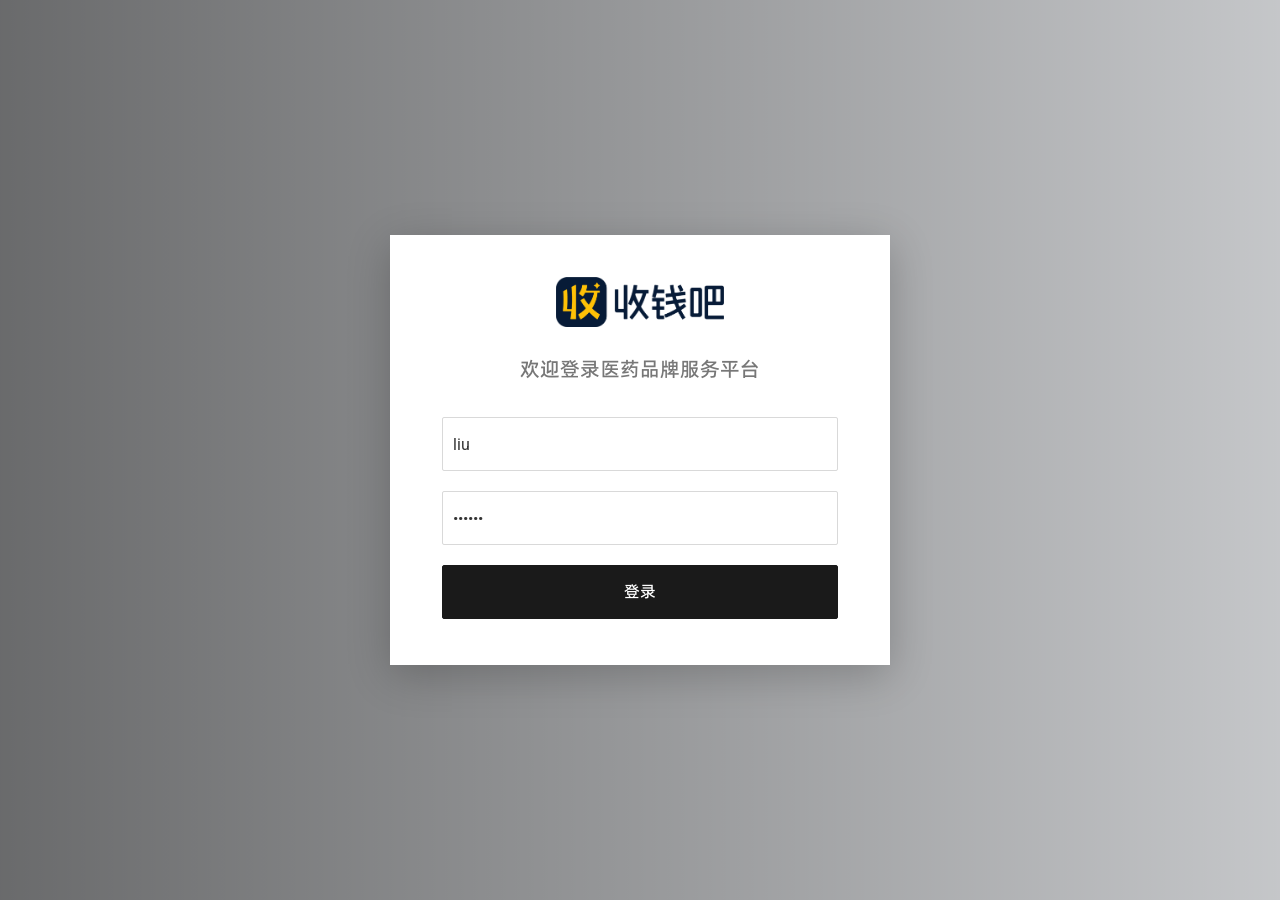
==== index.html @ eb9c748e "Add meta platform prototype" ====
<!doctype html>
<html lang="zh-CN">
  <head>
    <meta charset="utf-8" />
    <meta name="viewport" content="width=device-width, initial-scale=1" />
    <title>倍赞医药品牌服务平台</title>
    <link rel="stylesheet" href="./styles.css" />
  </head>
  <body>
    <div id="app"></div>
    <div id="modal-root"></div>
    <div id="toast-root"></div>
    <script src="./app.js"></script>
  </body>
</html>
---- styles.css ----
@font-face {
  font-family: "SQB Alibaba PuHuiTi";
  src: url("./assets/fonts/alibaba-puhuiti-3/AlibabaPuHuiTi-3-45-Light.otf") format("opentype");
  font-weight: 300;
  font-style: normal;
  font-display: swap;
}

@font-face {
  font-family: "SQB Alibaba PuHuiTi";
  src: url("./assets/fonts/alibaba-puhuiti-3/AlibabaPuHuiTi-3-55-Regular.otf") format("opentype");
  font-weight: 400;
  font-style: normal;
  font-display: swap;
}

@font-face {
  font-family: "SQB Alibaba PuHuiTi";
  src: url("./assets/fonts/alibaba-puhuiti-3/AlibabaPuHuiTi-3-65-Medium.otf") format("opentype");
  font-weight: 500;
  font-style: normal;
  font-display: swap;
}

@font-face {
  font-family: "SQB Alibaba PuHuiTi";
  src: url("./assets/fonts/alibaba-puhuiti-3/AlibabaPuHuiTi-3-75-SemiBold.otf") format("opentype");
  font-weight: 600;
  font-style: normal;
  font-display: swap;
}

@font-face {
  font-family: "SQB Alibaba PuHuiTi";
  src: url("./assets/fonts/alibaba-puhuiti-3/AlibabaPuHuiTi-3-85-Bold.otf") format("opentype");
  font-weight: 700;
  font-style: normal;
  font-display: swap;
}

@font-face {
  font-family: "SQB Alibaba PuHuiTi";
  src: url("./assets/fonts/alibaba-puhuiti-3/AlibabaPuHuiTi-3-95-ExtraBold.otf") format("opentype");
  font-weight: 800;
  font-style: normal;
  font-display: swap;
}

@font-face {
  font-family: "SQB Roboto";
  src: url("./assets/fonts/roboto/Roboto-Light.ttf") format("truetype");
  font-weight: 300;
  font-style: normal;
  font-display: swap;
}

@font-face {
  font-family: "SQB Roboto";
  src: url("./assets/fonts/roboto/Roboto-Regular.ttf") format("truetype");
  font-weight: 400;
  font-style: normal;
  font-display: swap;
}

@font-face {
  font-family: "SQB Roboto";
  src: url("./assets/fonts/roboto/Roboto-Medium.ttf") format("truetype");
  font-weight: 500;
  font-style: normal;
  font-display: swap;
}

@font-face {
  font-family: "SQB Roboto";
  src: url("./assets/fonts/roboto/Roboto-Bold.ttf") format("truetype");
  font-weight: 700;
  font-style: normal;
  font-display: swap;
}

@font-face {
  font-family: "SQB Google Sans Flex";
  src: url("./assets/fonts/google-sans-flex/GoogleSansFlex-Variable.ttf") format("truetype");
  font-weight: 100 900;
  font-style: normal;
  font-display: swap;
}

:root {
  --primary: #ffb300;
  --primary-hover: #ffc107;
  --header: #1a1a1a;
  --sidebar: #f5f5f5;
  --body: #f0f2f5;
  --page: #ffffff;
  --border: #e8e8e8;
  --text: #333333;
  --muted: #999999;
  --link: #1890ff;
  --success: #52c41a;
  --danger: #f5222d;
  --warning: #faad14;
  --font-cn: "SQB Alibaba PuHuiTi";
  --font-en-product: "SQB Roboto";
  --font-en-brand: "SQB Google Sans Flex";
  --font-product: var(--font-en-product), var(--font-cn), Arial, "Microsoft YaHei", sans-serif;
  --font-brand-display: var(--font-en-brand), var(--font-cn), Arial, sans-serif;
}

* {
  box-sizing: border-box;
}

body {
  margin: 0;
  font-family: var(--font-product);
  color: var(--text);
  background: var(--body);
  font-size: 14px;
  line-height: 1.5;
  letter-spacing: 0;
  overflow: hidden;
}

button,
input,
select,
textarea {
  font: inherit;
}

button {
  cursor: pointer;
}

.login-page {
  min-height: 100vh;
  display: flex;
  align-items: center;
  justify-content: center;
  padding: 48px;
  background:
    linear-gradient(90deg, rgba(0, 0, 0, 0.56), rgba(0, 0, 0, 0.18)),
    url("https://images.unsplash.com/photo-1576602976047-174e57a47881?auto=format&fit=crop&w=2200&q=85") center / cover no-repeat;
}

.login-card {
  width: 500px;
  background: #fff;
  padding: 42px 52px 46px;
  box-shadow: 0 10px 40px rgba(0, 0, 0, 0.22);
}

.brand-block {
  display: flex;
  align-items: center;
  justify-content: center;
  gap: 12px;
  margin-bottom: 28px;
}

.brand-logo {
  display: block;
  height: auto;
  object-fit: contain;
}

.login-logo {
  width: 168px;
}

.topbar-logo {
  width: 118px;
}

.login-title {
  text-align: center;
  color: #777;
  font-size: 20px;
  margin: 0 0 34px;
  font-weight: 500;
  line-height: 1.4;
}

.login-form {
  display: grid;
  gap: 20px;
}

.login-form input {
  width: 100%;
  height: 36px;
  border: 1px solid #d9d9d9;
  background: #fff;
  color: var(--text);
  padding: 0 10px;
  border-radius: 2px;
  outline: none;
}

.login-form input {
  height: 54px;
  font-size: 16px;
}

.form-control {
  width: 100%;
  height: 34px;
  border: 0;
  border-bottom: 1px solid #d6d6d6;
  border-radius: 0;
  background: transparent;
  color: var(--text);
  padding: 0 2px;
  outline: none;
}

.date-range-control {
  padding-right: 28px;
  background-image: linear-gradient(45deg, transparent 50%, #777 50%), linear-gradient(135deg, #777 50%, transparent 50%);
  background-position: calc(100% - 14px) 15px, calc(100% - 9px) 15px;
  background-size: 5px 5px, 5px 5px;
  background-repeat: no-repeat;
}

.form-control:disabled {
  color: #333;
  background: #fafafa;
  border-bottom-color: #e5e5e5;
  cursor: not-allowed;
}

.login-form input:focus,
.form-control:focus,
textarea.form-control:focus {
  border-color: var(--primary);
  box-shadow: none;
}

.btn:focus-visible,
.icon-btn:focus-visible,
.side-main:focus-visible,
.side-child:focus-visible,
.form-control:focus-visible {
  outline: 2px solid rgba(24, 144, 255, 0.35);
  outline-offset: 2px;
}

.app {
  height: 100vh;
  padding-top: 64px;
  overflow: hidden;
}

.topbar {
  position: fixed;
  top: 0;
  left: 0;
  right: 0;
  z-index: 100;
  height: 64px;
  background: var(--header);
  color: #fff;
  display: flex;
  align-items: center;
  justify-content: space-between;
  padding: 0 30px;
  gap: 36px;
}

.topbar-left {
  display: flex;
  align-items: center;
  gap: 10px;
  flex: 0 0 auto;
}

.topnav {
  height: 100%;
  display: flex;
  align-items: stretch;
  gap: 18px;
  flex: 1 1 auto;
  min-width: 0;
  overflow-x: auto;
}

.topnav-item {
  position: relative;
  border: 0;
  background: transparent;
  color: #fff;
  padding: 0 8px;
  min-width: max-content;
  font-weight: 600;
}

.topnav-item:hover {
  color: var(--primary-hover);
}

.topnav-item.active::after {
  content: "";
  position: absolute;
  left: 8px;
  right: 8px;
  bottom: 14px;
  height: 3px;
  background: var(--primary);
}

.topbar-right {
  display: flex;
  align-items: center;
  gap: 16px;
  position: relative;
  flex: 0 0 auto;
}

.user-trigger {
  color: #fff;
  background: transparent;
  border: 0;
  padding: 8px 0;
  font-weight: 600;
}

.user-popover {
  position: absolute;
  right: 0;
  top: 48px;
  width: 148px;
  background: #fff;
  border: 1px solid var(--border);
  box-shadow: 0 8px 24px rgba(0, 0, 0, 0.16);
  z-index: 10;
}

.user-popover button {
  width: 100%;
  background: #fff;
  border: 0;
  text-align: left;
  padding: 12px 16px;
  color: var(--text);
}

.user-popover button:hover {
  background: #f7f7f7;
}

.main-shell {
  display: grid;
  grid-template-columns: 224px minmax(0, 1fr);
  height: calc(100vh - 64px);
  min-height: 0;
  overflow: hidden;
}

.sidebar {
  background: #fff;
  border-right: 0;
  padding: 14px 12px;
  min-height: 0;
  overflow-y: auto;
}

.side-section {
  border-bottom: 0;
  padding-bottom: 10px;
}

.side-main {
  position: relative;
  width: 100%;
  min-height: 42px;
  border: 0;
  background: transparent;
  display: flex;
  align-items: center;
  justify-content: space-between;
  text-align: left;
  padding: 0 16px;
  color: #222;
  font-weight: 600;
  cursor: pointer;
}

.side-main:hover,
.side-child:hover {
  background: #f5f5f5;
}

.side-child.active {
  background: #e9e9e9;
}

.side-child.active::before {
  content: "";
  position: absolute;
  left: 0;
  top: 0;
  bottom: 0;
  width: 4px;
  background: var(--header);
}

.side-main.active {
  background: #e9e9e9;
}

.side-main.active::before {
  content: "";
  position: absolute;
  left: 0;
  top: 0;
  bottom: 0;
  width: 4px;
  background: var(--header);
}

.side-main.open {
  color: #111;
  background: transparent;
}

.side-main.open::before {
  display: none;
}

.side-children {
  padding: 4px 0 8px;
}

.side-children.collapsed {
  display: none;
}

.side-caret {
  color: #999;
  font-size: 13px;
  line-height: 1;
  transition: transform 0.16s ease;
}

.side-caret.collapsed {
  transform: rotate(180deg);
}

.side-child {
  position: relative;
  width: 100%;
  min-height: 42px;
  border: 0;
  background: transparent;
  text-align: left;
  padding: 0 12px 0 30px;
  color: #5f5f5f;
  font-size: 14px;
  cursor: pointer;
}

.content-wrap {
  padding: 24px 24px 28px;
  min-width: 0;
  min-height: 0;
  overflow-y: auto;
}

.breadcrumb {
  min-height: 32px;
  display: flex;
  align-items: center;
  gap: 8px;
  color: #777;
  font-size: 13px;
  margin: 0 0 8px;
}

.breadcrumb strong {
  color: #111;
}

.breadcrumb-link {
  border: 0;
  background: transparent;
  padding: 0;
  color: #666;
  font: inherit;
  cursor: pointer;
}

.breadcrumb-link:hover {
  color: #111;
}

.breadcrumb-separator {
  color: #bbb;
}

.page-card {
  background: var(--page);
  min-height: calc(100vh - 126px);
  padding: 28px 28px 34px;
}

.page-title {
  margin: 0 0 28px;
  font-size: 16px;
  font-weight: 700;
  color: #000;
}

.sectioned-card {
  background: var(--body);
  padding: 0 0 34px;
}

.sectioned-card .page-title {
  margin: 0;
  padding: 28px 28px 0;
  background: #fff;
}

.subtle {
  color: var(--muted);
  font-size: 12px;
}

.filter-panel {
  border-bottom: 1px dashed var(--border);
  padding-bottom: 26px;
  margin-bottom: 26px;
}

.filter-grid {
  display: grid;
  grid-template-columns: repeat(4, minmax(180px, 1fr));
  gap: 24px 32px;
  align-items: end;
}

.filter-grid.cols-3 {
  grid-template-columns: repeat(3, minmax(180px, 1fr));
}

.field label {
  display: block;
  margin-bottom: 5px;
  color: #999;
  font-size: 13px;
  font-weight: 400;
}

.field.inline {
  display: flex;
  align-items: center;
  gap: 8px;
}

.field.error .form-control {
  border-color: var(--danger);
}

.field-error {
  margin-top: 6px;
  color: var(--danger);
  font-size: 12px;
  line-height: 1.4;
}

.actions {
  display: flex;
  justify-content: flex-end;
  gap: 8px;
  align-items: center;
  min-height: 42px;
  grid-column: 1 / -1;
}

.actions.inline-actions {
  grid-column: auto;
  justify-content: flex-end;
}

.btn {
  height: 36px;
  padding: 0 18px;
  border: 1px solid #d9d9d9;
  background: #fff;
  color: var(--text);
  border-radius: 2px;
  font-weight: 500;
  cursor: pointer;
  transition: background 0.16s ease, border-color 0.16s ease, color 0.16s ease;
}

.btn:hover {
  border-color: #999;
}

.btn.primary {
  background: var(--header);
  border-color: var(--header);
  color: #fff;
}

.btn.primary:hover {
  background: #333;
}

.btn.link {
  height: auto;
  padding: 0;
  border: 0;
  color: var(--link);
  background: transparent;
  font-weight: 400;
}

.btn.text {
  height: auto;
  padding: 0 10px;
  border: 0;
  background: transparent;
  color: #666;
  font-weight: 400;
}

.btn.text:hover {
  color: #111;
  background: transparent;
}

.btn.danger,
.link-danger {
  color: var(--danger);
}

.btn.small {
  height: 30px;
  padding: 0 10px;
  font-size: 13px;
}

.toolbar {
  display: flex;
  justify-content: flex-end;
  gap: 12px;
  margin: 0 0 22px;
  align-items: center;
}

.toolbar.left {
  justify-content: flex-start;
}

.toolbar .subtle {
  margin-right: auto;
}

.icon-btn {
  width: 32px;
  height: 32px;
  border: 1px solid #d9d9d9;
  background: #fff;
  color: #333;
  font-size: 16px;
  cursor: pointer;
}

.icon-btn:hover {
  border-color: #999;
  background: #fafafa;
}

.sectioned-page {
  margin: 0;
  padding: 0 0 34px;
  background: var(--body);
}

.sectioned-page .filter-panel {
  margin: 0 0 24px;
  padding: 26px 28px;
  border-bottom: 0;
  background: #fff;
}

.sectioned-page .filter-panel .actions {
  align-items: center;
}

.sectioned-page .filter-panel .actions .subtle {
  margin-right: auto;
}

.sectioned-page .result-section {
  margin-top: 0;
  padding: 28px;
  border: 0;
  background: #fff;
}

.sectioned-page .result-section + .result-section {
  margin-top: 24px;
}

.sectioned-page .result-title {
  margin-bottom: 24px;
}

.result-section {
  margin-top: 24px;
  padding: 20px 22px 22px;
  border: 1px solid var(--border);
  background: #fff;
}

.result-section + .result-section {
  margin-top: 28px;
}

.result-title {
  margin: 0 0 18px;
  padding-left: 10px;
  border-left: 3px solid var(--header);
  color: #111;
  font-size: 15px;
  font-weight: 700;
}

.result-section th,
.result-section td {
  padding-left: 12px;
  padding-right: 12px;
}

.table-wrap {
  width: 100%;
  max-width: 100%;
  overflow: auto;
  overscroll-behavior-x: contain;
  scrollbar-gutter: stable;
}

table {
  width: 100%;
  border-collapse: collapse;
  min-width: 900px;
}

th,
td {
  border-bottom: 1px solid #e8e8e8;
  padding: 11px 8px 12px;
  text-align: left;
  white-space: nowrap;
  font-size: 13px;
  vertical-align: middle;
  font-variant-numeric: tabular-nums;
}

th {
  color: #666;
  font-weight: 700;
  background: #fff;
  border-bottom: 2px solid #222;
  padding-top: 0;
}

.data-table tbody tr:last-child td {
  border-bottom-color: #d9d9d9;
}

.amount-cell {
  text-align: right;
}

.action-cell {
  position: sticky;
  right: 0;
  z-index: 1;
  text-align: right;
  background: #fff;
  box-shadow: -10px 0 14px rgba(255, 255, 255, 0.9);
}

th.action-cell {
  z-index: 2;
}

tbody tr:hover td {
  background: #fafafa;
}

tbody tr:hover td.action-cell,
.drilldown-row td.action-cell {
  background: #fafafa;
}

.cell-text.ellipsis {
  display: inline-block;
  max-width: 168px;
  overflow: hidden;
  text-overflow: ellipsis;
  vertical-align: bottom;
}

.summary-result-table tbody td {
  background: #fafafa;
  color: #111;
  font-weight: 600;
}

.compact-table {
  min-width: 640px;
}

.drilldown-row td {
  background: #fafafa;
  padding: 14px 18px 18px;
}

.nested-table {
  min-width: 520px;
  background: #fff;
}

.nested-table th,
.nested-table td {
  border-bottom-color: #d6d6d6;
}

.nested-table th {
  padding-top: 10px;
}

.grouped-report-table {
  min-width: 1080px;
}

.grouped-report-table th,
.grouped-report-table td {
  text-align: center;
}

.grouped-report-table th {
  border-right: 1px solid #f0f0f0;
}

.grouped-report-table th:first-child,
.grouped-report-table td:first-child {
  text-align: left;
}

tbody tr:hover {
  background: #fafafa;
}

.table-actions {
  display: flex;
  gap: 10px;
}

.status {
  display: inline-flex;
  align-items: center;
  gap: 6px;
}

.status::before {
  content: "";
  width: 7px;
  height: 7px;
  border-radius: 50%;
  background: #999;
}

.status.success {
  color: var(--success);
}

.status.success::before {
  background: var(--success);
}

.status.warning {
  color: var(--warning);
}

.status.warning::before {
  background: var(--warning);
}

.status.danger {
  color: var(--danger);
}

.status.danger::before {
  background: var(--danger);
}

.amount.negative {
  color: var(--danger);
}

.amount,
.page-num,
.form-control {
  font-variant-numeric: tabular-nums;
}

.summary-bar {
  display: flex;
  align-items: center;
  justify-content: space-between;
  gap: 16px;
  padding-top: 20px;
  color: #333;
}

.summary-bar b {
  margin: 0 6px;
}

.detail-page {
  display: grid;
  gap: 28px;
  min-width: 0;
}

.detail-heading {
  display: flex;
  align-items: flex-start;
  justify-content: space-between;
  gap: 20px;
  padding-bottom: 22px;
  border-bottom: 1px solid var(--border);
}

.detail-heading h3 {
  margin: 6px 0 0;
  color: #111;
  font-size: 18px;
  font-weight: 600;
}

.detail-kicker {
  color: var(--muted);
  font-size: 12px;
}

.detail-actions {
  display: flex;
  justify-content: flex-end;
  gap: 10px;
  flex: 0 0 auto;
}

.detail-summary {
  display: grid;
  grid-template-columns: repeat(4, minmax(0, 1fr));
  gap: 20px 36px;
}

.detail-summary div {
  padding: 0;
}

.detail-summary span,
.detail-item span {
  display: block;
  color: var(--muted);
  font-size: 12px;
  margin-bottom: 8px;
}

.detail-summary strong,
.detail-item strong {
  color: #111;
  font-size: 15px;
  font-weight: 600;
  word-break: break-word;
}

.detail-block {
  padding-top: 2px;
  min-width: 0;
  max-width: 100%;
  overflow: hidden;
}

.detail-block .table-wrap {
  overflow-x: auto;
  overflow-y: hidden;
  padding-bottom: 6px;
}

.detail-block .data-table {
  width: max-content;
  min-width: max(1240px, 100%);
}

.detail-grid {
  display: grid;
  grid-template-columns: repeat(4, minmax(0, 1fr));
  gap: 20px 36px;
}

.detail-item {
  min-width: 0;
  padding-bottom: 0;
}

.pager {
  display: flex;
  align-items: center;
  gap: 8px;
}

.page-num {
  min-width: 32px;
  height: 32px;
  border: 1px solid #d9d9d9;
  background: #fff;
  border-radius: 3px;
}

.page-num.active {
  border-color: #2f54eb;
  color: #2f54eb;
}

.info-band {
  border: 0;
  padding: 22px 24px;
  background: #fff;
  margin-bottom: 18px;
}

.welcome-title {
  margin: 0 0 10px;
  font-size: 22px;
  font-weight: 600;
  color: #111;
}

.scope-grid {
  display: grid;
  gap: 12px;
  grid-template-columns: repeat(4, 1fr);
  margin-top: 18px;
}

.mini-card {
  border: 1px solid var(--border);
  padding: 16px;
  background: #fff;
}

.mini-card .label {
  color: var(--muted);
  font-size: 12px;
  margin-bottom: 8px;
}

.mini-card .value {
  color: #111;
  font-size: 18px;
  font-weight: 700;
}

.empty {
  display: grid;
  place-items: center;
  min-height: 220px;
  color: #777;
  text-align: center;
}

.modal-mask {
  position: fixed;
  inset: 0;
  background: rgba(0, 0, 0, 0.45);
  z-index: 50;
  display: flex;
  align-items: center;
  justify-content: center;
  padding: 24px;
}

.modal {
  width: min(920px, 92vw);
  max-height: 86vh;
  overflow: auto;
  background: #fff;
  box-shadow: 0 14px 44px rgba(0, 0, 0, 0.26);
}

.modal.small-modal {
  width: 520px;
}

.modal-header {
  display: flex;
  justify-content: space-between;
  align-items: center;
  padding: 18px 22px;
  border-bottom: 1px solid var(--border);
}

.modal-title {
  margin: 0;
  font-size: 16px;
  font-weight: 700;
}

.modal-body {
  padding: 20px 22px;
}

.modal-footer {
  padding: 14px 22px 20px;
  display: flex;
  justify-content: flex-end;
  gap: 10px;
}

.close-btn {
  border: 0;
  background: transparent;
  font-size: 20px;
  color: #777;
}

.detail-list {
  display: grid;
  grid-template-columns: 120px minmax(0, 1fr);
  gap: 14px 16px;
}

.detail-list dt {
  color: #777;
  text-align: right;
}

.detail-list dd {
  margin: 0;
}

.form-grid {
  display: grid;
  grid-template-columns: repeat(2, minmax(0, 1fr));
  gap: 14px 18px;
}

.form-grid .full {
  grid-column: 1 / -1;
}

textarea.form-control {
  height: 84px;
  padding: 8px 10px;
  resize: vertical;
}

.toast {
  position: fixed;
  right: 24px;
  top: 84px;
  z-index: 90;
  background: #fff;
  border-left: 4px solid var(--success);
  box-shadow: 0 8px 24px rgba(0, 0, 0, 0.18);
  padding: 12px 16px;
  min-width: 220px;
}

.toast.warn {
  border-left-color: var(--warning);
}

.toast.error {
  border-left-color: var(--danger);
}

.password-page {
  max-width: 760px;
  display: grid;
  gap: 30px;
}

.password-section {
  padding-top: 0;
}

.password-section-title {
  margin: 0 0 18px;
  padding-left: 10px;
  border-left: 3px solid var(--header);
  color: #111;
  font-size: 15px;
  font-weight: 700;
}

.password-account-grid {
  display: grid;
  grid-template-columns: repeat(2, minmax(0, 1fr));
  gap: 12px;
}

.password-account-item {
  border: 1px solid var(--border);
  background: #fafafa;
  padding: 14px 16px;
  min-height: 72px;
}

.password-account-item span {
  display: block;
  color: var(--muted);
  font-size: 12px;
  margin-bottom: 8px;
}

.password-account-item strong {
  display: block;
  color: #111;
  font-size: 15px;
  font-weight: 600;
}

.password-form {
  width: min(100%, 460px);
  display: grid;
  gap: 18px;
}

.password-form .form-control {
  height: 40px;
  border: 1px solid #d9d9d9;
  background: #fff;
  padding: 0 12px;
}

.password-actions {
  width: min(100%, 460px);
  display: flex;
  justify-content: flex-end;
  margin-top: 22px;
}

@media (max-width: 1180px) {
  .filter-grid,
  .filter-grid.cols-3,
  .scope-grid,
  .detail-summary,
  .detail-grid {
    grid-template-columns: repeat(2, minmax(0, 1fr));
  }
}

@media (max-width: 720px) {
  .login-card {
    width: 100%;
    padding: 32px 24px;
  }

  .main-shell {
    grid-template-columns: 1fr;
  }

  .sidebar {
    display: none;
  }

  .filter-grid,
  .filter-grid.cols-3,
  .scope-grid,
  .password-account-grid,
  .detail-summary,
  .detail-grid,
  .form-grid {
    grid-template-columns: 1fr;
  }

  .detail-heading {
    flex-direction: column;
  }

  .detail-actions {
    width: 100%;
    justify-content: flex-start;
  }
}
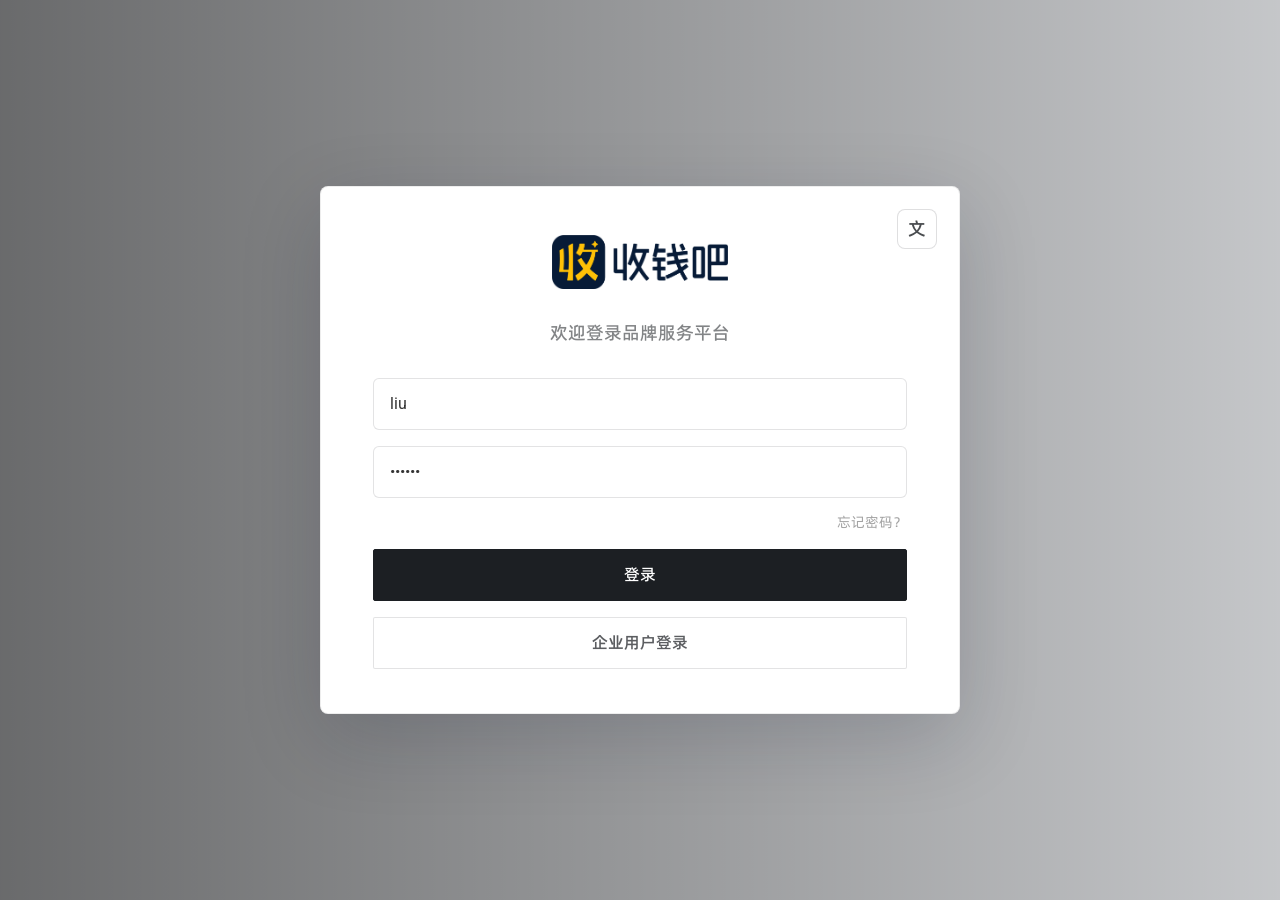
==== commit 742ae01d: "Load Guoda preview patch" ====
--- a/index.html
+++ b/index.html
@@ -3,7 +3,7 @@
   <head>
     <meta charset="utf-8" />
     <meta name="viewport" content="width=device-width, initial-scale=1" />
-    <title>倍赞医药品牌服务平台</title>
+    <title>倍赞品牌服务平台</title>
     <link rel="stylesheet" href="./styles.css" />
   </head>
   <body>
@@ -11,5 +11,6 @@
     <div id="modal-root"></div>
     <div id="toast-root"></div>
     <script src="./app.js"></script>
+    <script src="./guoda-patch.js"></script>
   </body>
 </html>
--- a/styles.css
+++ b/styles.css
@@ -145,10 +145,19 @@
 }
 
 .login-card {
-  width: 500px;
-  background: #fff;
-  padding: 42px 52px 46px;
-  box-shadow: 0 10px 40px rgba(0, 0, 0, 0.22);
+  position: relative;
+  width: min(640px, calc(100vw - 96px));
+  background: #fff;
+  border: 1px solid rgba(28, 31, 35, 0.08);
+  border-radius: 8px;
+  padding: 48px 52px 44px;
+  box-shadow: 0 24px 80px rgba(15, 23, 42, 0.18);
+}
+
+.enterprise-card {
+  width: min(600px, calc(100vw - 96px));
+  padding-top: 56px;
+  padding-bottom: 48px;
 }
 
 .brand-block {
@@ -156,7 +165,7 @@
   align-items: center;
   justify-content: center;
   gap: 12px;
-  margin-bottom: 28px;
+  margin-bottom: 30px;
 }
 
 .brand-logo {
@@ -166,7 +175,7 @@
 }
 
 .login-logo {
-  width: 168px;
+  width: 176px;
 }
 
 .topbar-logo {
@@ -175,32 +184,136 @@
 
 .login-title {
   text-align: center;
-  color: #777;
-  font-size: 20px;
-  margin: 0 0 34px;
+  color: rgba(28, 31, 35, 0.55);
+  font-size: 18px;
+  margin: 0 0 32px;
   font-weight: 500;
-  line-height: 1.4;
+  line-height: 1.5;
+}
+
+.login-title-strong {
+  margin: 0;
+  color: #20232d;
+  text-align: center;
+  font-size: 36px;
+  font-weight: 700;
+  line-height: 1.35;
+}
+
+.login-subtitle {
+  margin: 12px 0 0;
+  color: rgba(28, 31, 35, 0.4);
+  text-align: center;
+  font-size: 18px;
+  font-weight: 500;
+}
+
+.login-heading-block {
+  margin-bottom: 36px;
 }
 
 .login-form {
   display: grid;
-  gap: 20px;
+  gap: 16px;
 }
 
 .login-form input {
   width: 100%;
-  height: 36px;
-  border: 1px solid #d9d9d9;
+  min-height: 52px;
+  border: 1px solid rgba(28, 31, 35, 0.12);
   background: #fff;
   color: var(--text);
-  padding: 0 10px;
-  border-radius: 2px;
+  padding: 0 16px;
+  border-radius: 6px;
   outline: none;
+  transition: border-color 0.16s ease, box-shadow 0.16s ease, background 0.16s ease;
 }
 
 .login-form input {
-  height: 54px;
   font-size: 16px;
+  line-height: 1.5;
+}
+
+.login-form input::placeholder {
+  color: rgba(28, 31, 35, 0.35);
+}
+
+.login-links {
+  display: flex;
+  justify-content: flex-end;
+  margin-top: -2px;
+}
+
+.login-submit {
+  width: 100%;
+  min-height: 52px;
+  font-size: 16px;
+  font-weight: 700;
+  border-radius: 6px;
+}
+
+.login-helper {
+  margin-top: 2px;
+  color: rgba(28, 31, 35, 0.45);
+  font-size: 14px;
+  line-height: 1.5;
+}
+
+.login-lang {
+  position: absolute;
+  top: 22px;
+  right: 22px;
+  width: 40px;
+  height: 40px;
+  border: 1px solid rgba(28, 31, 35, 0.14);
+  border-radius: 8px;
+  background: #fff;
+  color: rgba(28, 31, 35, 0.8);
+  font-size: 18px;
+  font-weight: 600;
+  line-height: 1;
+}
+
+.login-lang:hover {
+  border-color: rgba(28, 31, 35, 0.24);
+  background: #f8f9fa;
+}
+
+.enterprise-form {
+  gap: 18px;
+}
+
+.customer-entry {
+  display: grid;
+  justify-items: center;
+  gap: 20px;
+}
+
+.customer-brand-badge {
+  display: inline-flex;
+  align-items: center;
+  justify-content: center;
+  min-width: 200px;
+  height: 84px;
+  padding: 0 28px;
+  border-radius: 8px;
+  background: linear-gradient(135deg, #f4eadf, #efe0cf);
+  color: #1f2c3d;
+  font-size: 24px;
+  font-weight: 700;
+  letter-spacing: 1px;
+}
+
+.customer-entry-name {
+  color: rgba(28, 31, 35, 0.62);
+  font-size: 15px;
+  line-height: 1.5;
+}
+
+.customer-entry-code {
+  margin-top: -8px;
+  color: rgba(28, 31, 35, 0.38);
+  font-size: 14px;
 }
 
 .form-control {
@@ -233,8 +346,8 @@
 .login-form input:focus,
 .form-control:focus,
 textarea.form-control:focus {
-  border-color: var(--primary);
-  box-shadow: none;
+  border-color: #0064fa;
+  box-shadow: 0 0 0 3px rgba(0, 100, 250, 0.12);
 }
 
 .btn:focus-visible,
@@ -355,6 +468,10 @@
   height: calc(100vh - 64px);
   min-height: 0;
   overflow: hidden;
+}
+
+.main-shell.no-sidebar {
+  grid-template-columns: minmax(0, 1fr);
 }
 
 .sidebar {
@@ -516,6 +633,12 @@
   padding: 0 0 34px;
 }
 
+.home-card {
+  background: transparent;
+  min-height: auto;
+  padding: 0;
+}
+
 .sectioned-card .page-title {
   margin: 0;
   padding: 28px 28px 0;
@@ -607,6 +730,52 @@
 
 .btn.primary:hover {
   background: #333;
+}
+
+.btn.ghost {
+  border-color: #d9d9d9;
+  background: #fff;
+  color: #7d7d7d;
+  font-weight: 600;
+}
+
+.btn.ghost:hover {
+  border-color: #c7c7c7;
+  background: #fafafa;
+  color: #5f5f5f;
+}
+
+.login-card .btn.primary {
+  background: #1c1f23;
+  border-color: #1c1f23;
+}
+
+.login-card .btn.primary:hover {
+  background: #2b2f36;
+  border-color: #2b2f36;
+}
+
+.login-card .btn.ghost {
+  border-color: rgba(28, 31, 35, 0.12);
+  color: rgba(28, 31, 35, 0.72);
+}
+
+.btn.success {
+  background: #2f9e44;
+  border-color: #2f9e44;
+  color: #fff;
+}
+
+.btn.success:hover {
+  background: #2b8a3e;
+  border-color: #2b8a3e;
+}
+
+.btn:disabled {
+  border-color: #d9d9d9;
+  background: #f5f5f5;
+  color: #bfbfbf;
+  cursor: not-allowed;
 }
 
 .btn.link {
@@ -618,6 +787,14 @@
   font-weight: 400;
 }
 
+.btn.link.muted-link {
+  color: #a3a3a3;
+}
+
+.btn.link.muted-link:hover {
+  color: #7f7f7f;
+}
+
 .btn.text {
   height: auto;
   padding: 0 10px;
@@ -728,6 +905,19 @@
   color: #111;
   font-size: 15px;
   font-weight: 700;
+}
+
+.result-title-main {
+  color: #111;
+  font-size: 15px;
+  font-weight: 700;
+}
+
+.result-title-scope {
+  margin-left: 8px;
+  color: #8c8c8c;
+  font-size: 12px;
+  font-weight: 400;
 }
 
 .result-section th,
@@ -799,6 +989,335 @@
   background: #fafafa;
 }
 
+.refund-apply-detail {
+  display: grid;
+  gap: 24px;
+}
+
+.refund-detail-block {
+  padding: 20px 22px 24px;
+  border: 1px solid var(--border);
+  background: #fff;
+}
+
+.refund-product-label {
+  margin: 2px 0 12px;
+  color: #111;
+  font-weight: 600;
+}
+
+.refund-product-table {
+  min-width: 1120px;
+}
+
+.refund-qty-input {
+  width: 76px;
+  height: 30px;
+  border: 1px solid #d9d9d9;
+  background: #fff;
+  padding: 0 8px;
+  text-align: right;
+}
+
+.refund-amount-row {
+  display: grid;
+  grid-template-columns: minmax(140px, 180px) minmax(220px, 1fr);
+  gap: 16px;
+  align-items: start;
+  width: min(100%, 760px);
+  margin-top: 24px;
+}
+
+.refund-amount-row .form-control {
+  border: 1px solid #d9d9d9;
+  background: #fff;
+  padding: 0 10px;
+}
+
+.refund-apply-actions {
+  display: flex;
+  justify-content: center;
+  gap: 10px;
+  margin-top: 28px;
+}
+
+.refund-review-toolbar {
+  margin-top: -4px;
+}
+
+.refund-products-modal {
+  display: grid;
+  gap: 22px;
+}
+
+.quick-cashier-page {
+  max-width: 980px;
+}
+
+.quick-cashier-panel,
+.quick-order-block {
+  padding: 24px 28px 28px;
+  border: 1px solid var(--border);
+  background: #fff;
+}
+
+.quick-order-block + .quick-order-block {
+  margin-top: 24px;
+}
+
+.quick-cashier-head {
+  margin-bottom: 28px;
+}
+
+.quick-cashier-head h3 {
+  margin: 0 0 8px;
+  color: #111;
+  font-size: 16px;
+  font-weight: 700;
+}
+
+.quick-cashier-head p {
+  margin: 0;
+  color: var(--muted);
+  font-size: 13px;
+}
+
+.quick-cashier-form {
+  width: min(100%, 520px);
+  display: grid;
+  gap: 20px;
+}
+
+.quick-amount-field .form-control {
+  height: 46px;
+  color: #111;
+  font-size: 20px;
+  font-weight: 700;
+}
+
+.quick-cashier-actions {
+  justify-content: flex-start;
+  min-height: 36px;
+}
+
+.quick-order-summary {
+  display: grid;
+  grid-template-columns: repeat(2, minmax(220px, 1fr));
+  gap: 18px 42px;
+  margin-bottom: 28px;
+}
+
+.quick-order-summary span {
+  display: block;
+  margin-bottom: 6px;
+  color: var(--muted);
+  font-size: 12px;
+}
+
+.quick-order-summary strong {
+  color: #111;
+  font-size: 15px;
+  font-weight: 700;
+}
+
+.quick-order-actions {
+  display: flex;
+  justify-content: center;
+  gap: 10px;
+  padding-top: 4px;
+}
+
+.payment-state {
+  display: flex;
+  gap: 16px;
+  align-items: flex-start;
+  padding: 4px 0 8px;
+}
+
+.payment-icon {
+  width: 34px;
+  height: 34px;
+  display: grid;
+  place-items: center;
+  border: 2px solid var(--primary);
+  border-radius: 50%;
+  color: var(--primary);
+  font-size: 22px;
+  font-weight: 700;
+  line-height: 1;
+}
+
+.payment-state strong {
+  display: block;
+  margin-bottom: 8px;
+  color: #111;
+  font-size: 16px;
+}
+
+.payment-state p {
+  margin: 0;
+  color: #666;
+}
+
+.insurance-cashier-page {
+  display: grid;
+  gap: 20px;
+}
+
+.insurance-search-panel,
+.insurance-cart-panel,
+.insurance-order-footer {
+  background: #fff;
+  border: 1px solid var(--border);
+}
+
+.insurance-search-panel {
+  padding: 22px 28px;
+}
+
+.insurance-search-form {
+  width: min(100%, 720px);
+  display: grid;
+  grid-template-columns: minmax(260px, 1fr) 120px;
+  gap: 12px;
+}
+
+.insurance-search-form .form-control {
+  height: 40px;
+  border: 1px solid #d9d9d9;
+  background: #fff;
+  padding: 0 14px;
+}
+
+.insurance-cart-panel {
+  padding: 20px 28px 24px;
+}
+
+.insurance-cart-table {
+  min-height: 260px;
+}
+
+.insurance-table {
+  min-width: 760px;
+}
+
+.qty-control {
+  display: inline-grid;
+  grid-template-columns: 30px 54px 30px;
+  gap: 6px;
+  align-items: center;
+}
+
+.qty-control .icon-btn {
+  width: 30px;
+  height: 30px;
+  color: #666;
+  border-radius: 50%;
+  background: #f5f5f5;
+}
+
+.qty-control .icon-btn.add {
+  background: var(--primary);
+  color: #111;
+}
+
+.qty-input {
+  height: 30px;
+  text-align: center;
+  border: 1px solid #d9d9d9;
+  background: #fff;
+  padding: 0;
+}
+
+.price-input {
+  width: 88px;
+  height: 30px;
+  border: 1px solid #d9d9d9;
+  background: #fff;
+  padding: 0 8px;
+  text-align: right;
+  font-variant-numeric: tabular-nums;
+}
+
+.insurance-submit-row {
+  display: grid;
+  grid-template-columns: auto 160px 180px;
+  justify-content: end;
+  align-items: center;
+  gap: 12px;
+  padding-top: 18px;
+}
+
+.insurance-submit-row span {
+  color: #777;
+}
+
+.insurance-submit-row strong {
+  height: 36px;
+  display: grid;
+  place-items: center;
+  border: 1px solid #e5e5e5;
+  background: #fafafa;
+  color: #111;
+}
+
+.insurance-order-footer {
+  display: grid;
+  grid-template-columns: 1fr auto 260px;
+  gap: 28px;
+  align-items: center;
+  padding: 20px 28px;
+}
+
+.insurance-order-meta {
+  display: grid;
+  gap: 8px;
+}
+
+.insurance-order-meta span,
+.insurance-order-amount span {
+  color: #777;
+}
+
+.insurance-order-meta strong {
+  color: #111;
+  font-weight: 500;
+}
+
+.insurance-order-amount strong {
+  color: var(--danger);
+  font-size: 20px;
+}
+
+.insurance-order-actions {
+  display: grid;
+  gap: 12px;
+}
+
+.insurance-picker-table {
+  min-width: 640px;
+}
+
+.insurance-order-tip {
+  text-align: center;
+  padding: 12px 0 18px;
+}
+
+.insurance-order-tip h4 {
+  margin: 0 0 14px;
+  color: #111;
+  font-size: 16px;
+  font-weight: 600;
+}
+
+.insurance-order-tip p {
+  margin: 8px 0;
+}
+
+.insurance-order-tip .emphasis {
+  color: #9a6a00;
+}
+
 .cell-text.ellipsis {
   display: inline-block;
   max-width: 168px;
@@ -1032,43 +1551,82 @@
   color: #2f54eb;
 }
 
-.info-band {
+.scope-grid {
+  display: grid;
+  grid-template-columns: repeat(2, minmax(220px, 1fr));
+  gap: 22px 64px;
   border: 0;
-  padding: 22px 24px;
-  background: #fff;
-  margin-bottom: 18px;
-}
-
-.welcome-title {
-  margin: 0 0 10px;
-  font-size: 22px;
-  font-weight: 600;
-  color: #111;
-}
-
-.scope-grid {
-  display: grid;
-  gap: 12px;
-  grid-template-columns: repeat(4, 1fr);
-  margin-top: 18px;
-}
-
-.mini-card {
-  border: 1px solid var(--border);
-  padding: 16px;
-  background: #fff;
-}
-
-.mini-card .label {
+}
+
+.scope-item {
+  min-width: 0;
+  padding: 0;
+  border: 0;
+  background: transparent;
+}
+
+.scope-item .label {
   color: var(--muted);
   font-size: 12px;
-  margin-bottom: 8px;
-}
-
-.mini-card .value {
+  margin-bottom: 6px;
+}
+
+.scope-item .value {
   color: #111;
   font-size: 18px;
   font-weight: 700;
+  line-height: 1.35;
+  word-break: break-word;
+}
+
+.meta-home-page {
+  min-height: calc(100vh - 140px);
+  padding: 28px 32px 40px;
+  background: #f4f5f7;
+}
+
+.tenant-card {
+  max-width: 980px;
+  background: #fff;
+  border: 1px solid #ededed;
+}
+
+.tenant-card {
+  margin: 0 auto;
+  padding: 38px 44px;
+  display: flex;
+  align-items: center;
+  gap: 28px;
+}
+
+.tenant-icon {
+  width: 92px;
+  height: 92px;
+  display: flex;
+  align-items: center;
+  justify-content: center;
+}
+
+.tenant-icon svg {
+  width: 72px;
+  height: 72px;
+}
+
+.tenant-info {
+  min-width: 0;
+}
+
+.tenant-name {
+  margin: 0 0 12px;
+  color: #11253d;
+  font-size: 18px;
+  font-weight: 700;
+  line-height: 1.45;
+}
+
+.tenant-meta {
+  color: #9297a1;
+  font-size: 14px;
 }
 
 .empty {
@@ -1252,9 +1810,19 @@
 }
 
 @media (max-width: 1180px) {
+  .insurance-order-footer {
+    grid-template-columns: 1fr;
+  }
+
+  .insurance-order-actions {
+    width: min(100%, 320px);
+  }
+
   .filter-grid,
   .filter-grid.cols-3,
+  .refund-amount-row,
   .scope-grid,
+  .quick-order-summary,
   .detail-summary,
   .detail-grid {
     grid-template-columns: repeat(2, minmax(0, 1fr));
@@ -1275,10 +1843,30 @@
     display: none;
   }
 
+  .tenant-card {
+    max-width: none;
+  }
+
+  .tenant-card {
+    flex-direction: column;
+    align-items: flex-start;
+  }
+
+  .insurance-search-form,
+  .insurance-submit-row {
+    grid-template-columns: 1fr;
+  }
+
+  .insurance-order-actions {
+    width: 100%;
+  }
+
   .filter-grid,
   .filter-grid.cols-3,
+  .refund-amount-row,
   .scope-grid,
   .password-account-grid,
+  .quick-order-summary,
   .detail-summary,
   .detail-grid,
   .form-grid {
